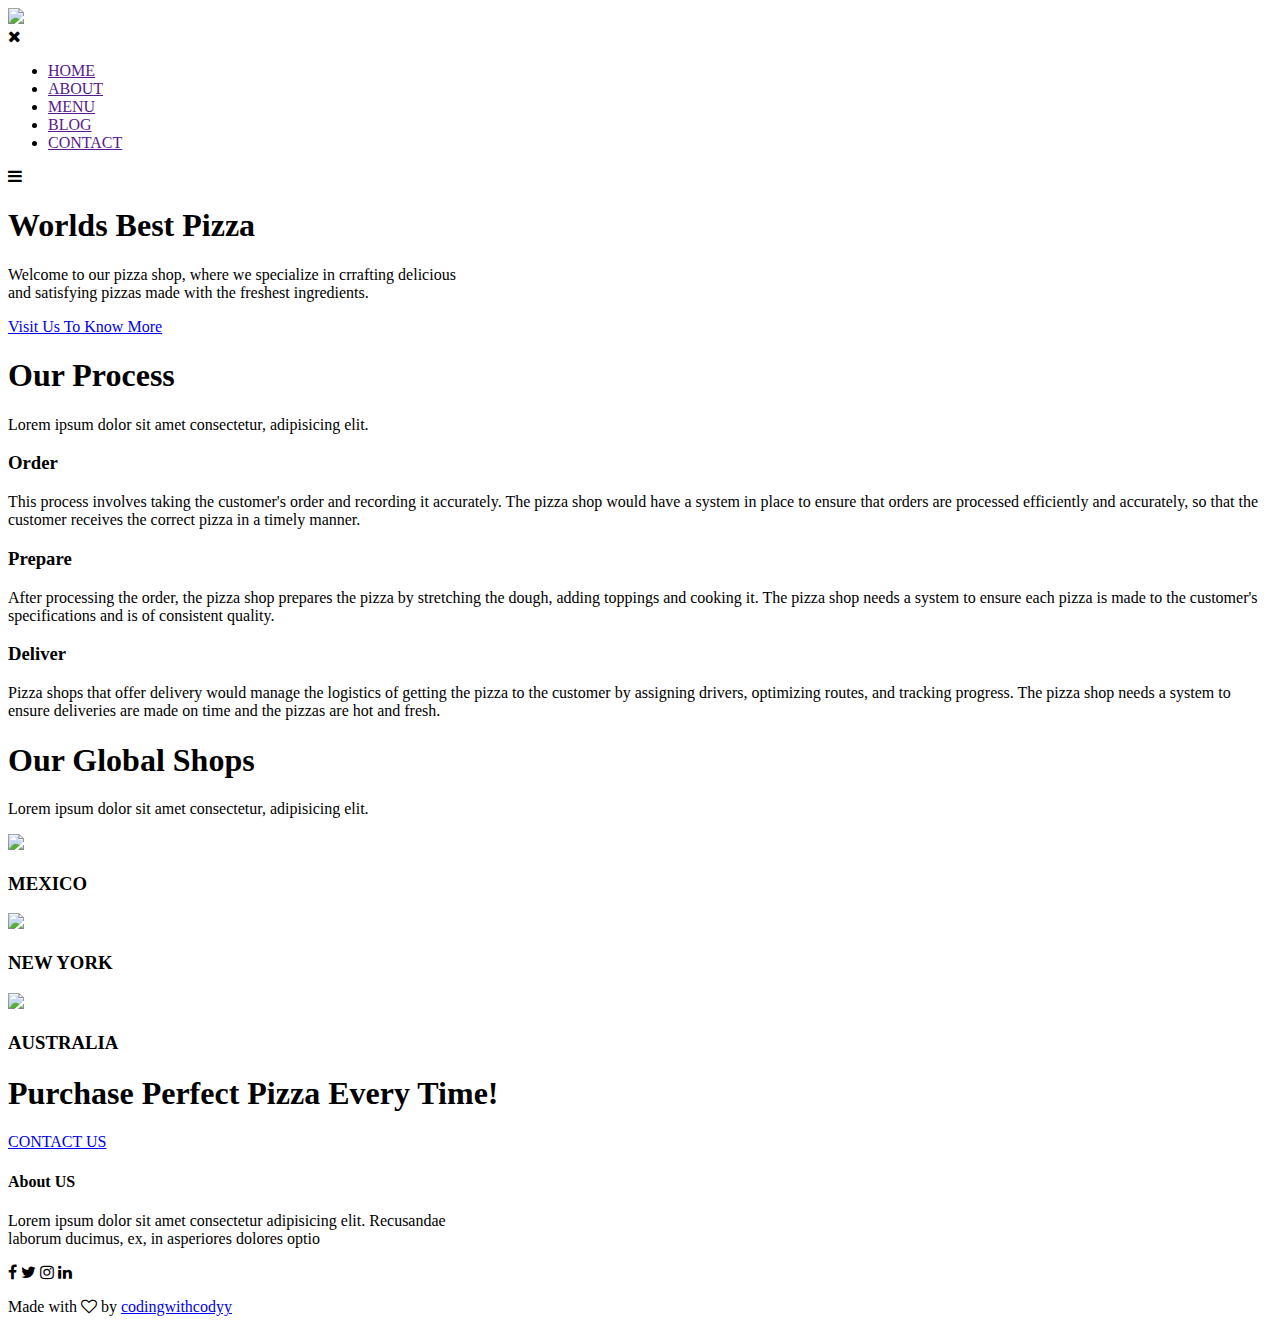
==== index.html @ 616c59a0 "Create index.html" ====
<!DOCTYPE html>
<html>
    <head>
        <meta name="viewport" content="with=device-width, initial-scale=1">
        <title>Pizza Shop</title>
        <link rel="stylesheet" href="style.css">
        <link rel="preconnect" href="https://fonts.googleapis.com">
<link rel="preconnect" href="https://fonts.gstatic.com" crossorigin>
<link href="https://fonts.googleapis.com/css2?family=Poppins:wght@100;200;300;400;600;700&display=swap" rel="stylesheet">

<link rel="stylesheet" href="https://maxcdn.bootstrapcdn.com/font-awesome/4.3.0/css/font-awesome.min.css">
    </head>
    <body>
    <section class="header">
        <nav>
            <a href="index.html"><img src="images/logo.png"></a>
            <div class="nav-links" id="navLinks">
                <i class="fa fa-times" onclick="hideMenu()"></i>
                <ul>
                    <li><a href="">HOME</a></li>
                    <li><a href="">ABOUT</a></li>
                    <li><a href="">MENU</a></li>
                    <li><a href="">BLOG</a></li>
                    <li><a href="">CONTACT</a></li>
                </ul>
            </div>
            <i class="fa fa-bars" onclick="showMenu()"></i>
        </nav>
<div class="text-box">
    <h1>Worlds Best Pizza</h1>
    <p>Welcome to our pizza shop, where we specialize in crrafting delicious<br>and satisfying pizzas made with the freshest ingredients.</p>
    <a href="#" class="hero-btn">Visit Us To Know More</a>
</div>
    </section>
    <!------process------>
    <section class="process">
     <h1>Our Process</h1>
     <p>Lorem ipsum dolor sit amet consectetur, adipisicing elit. </p>

     <div class="row">
        <div class="process-col">
            <h3>Order</h3>
            <p>This process involves taking the customer's order and recording it accurately. The pizza shop would have a system in place to ensure that orders are processed efficiently and accurately, so that the customer receives the correct pizza in a timely manner.</p>
        </div>
        <div class="process-col">
            <h3>Prepare</h3>
            <p>After processing the order, the pizza shop prepares the pizza by stretching the dough, adding toppings and cooking it. The pizza shop needs a system to ensure each pizza is made to the customer's specifications and is of consistent quality.</p>
        </div>
        <div class="process-col">
            <h3>Deliver</h3>
            <p>Pizza shops that offer delivery would manage the logistics of getting the pizza to the customer by assigning drivers, optimizing routes, and tracking progress. The pizza shop needs a system to ensure deliveries are made on time and the pizzas are hot and fresh.</p>
        </div>
     </div>
    </section>
<!----- location ----->
    <section class="locations">
        <h1>Our Global Shops</h1>
        <p>Lorem ipsum dolor sit amet consectetur, adipisicing elit. </p>

       <div class="row">
        <div class="location-col">
            <img src="images/mexico.png" class="">
            <div class="layer">
                <h3>MEXICO</h3>
            </div>
        </div>
        <div class="location-col">
            <img src="images/mexico.png" class="">
            <div class="layer">
                <h3>NEW YORK</h3>
            </div>
        </div>
        <div class="location-col">
            <img src="images/mexico.png" class="">
            <div class="layer">
                <h3>AUSTRALIA</h3>
            </div>
        </div>
       </div>
    </section>

    <!----- cta ----->
       <section class="cta">
     <h1>Purchase Perfect Pizza Every Time!</h1>
     <a href="#" class="hero-btn">CONTACT US</a>
       </section>

       <!----- footer ----->
       <section class="footer">
        <h4>About US</h4>
        <p>Lorem ipsum dolor sit amet consectetur adipisicing elit. Recusandae <br>laborum ducimus, ex, in asperiores dolores optio</p>
       <div class="icons">
        <i class="fa fa-facebook"></i>
        <i class="fa fa-twitter"></i>
        <i class="fa fa-instagram"></i>
        <i class="fa fa-linkedin"></i>
       </div>
       <p class="footer-text">Made with <i class="fa fa-heart-o"></i> by <a href="github.com/codingwithcodyy">codingwithcodyy</a></p>
    </section>
   

<!--------JavaScript for Toggle Menu --------->
<script>

var navLinks = document.getElementById("navLinks")
function showMenu(){
    navLinks.style.right = "0";
}

function hideMenu(){
    navLinks.style.right = "-200px";
}
</script>
    </body>
</html>
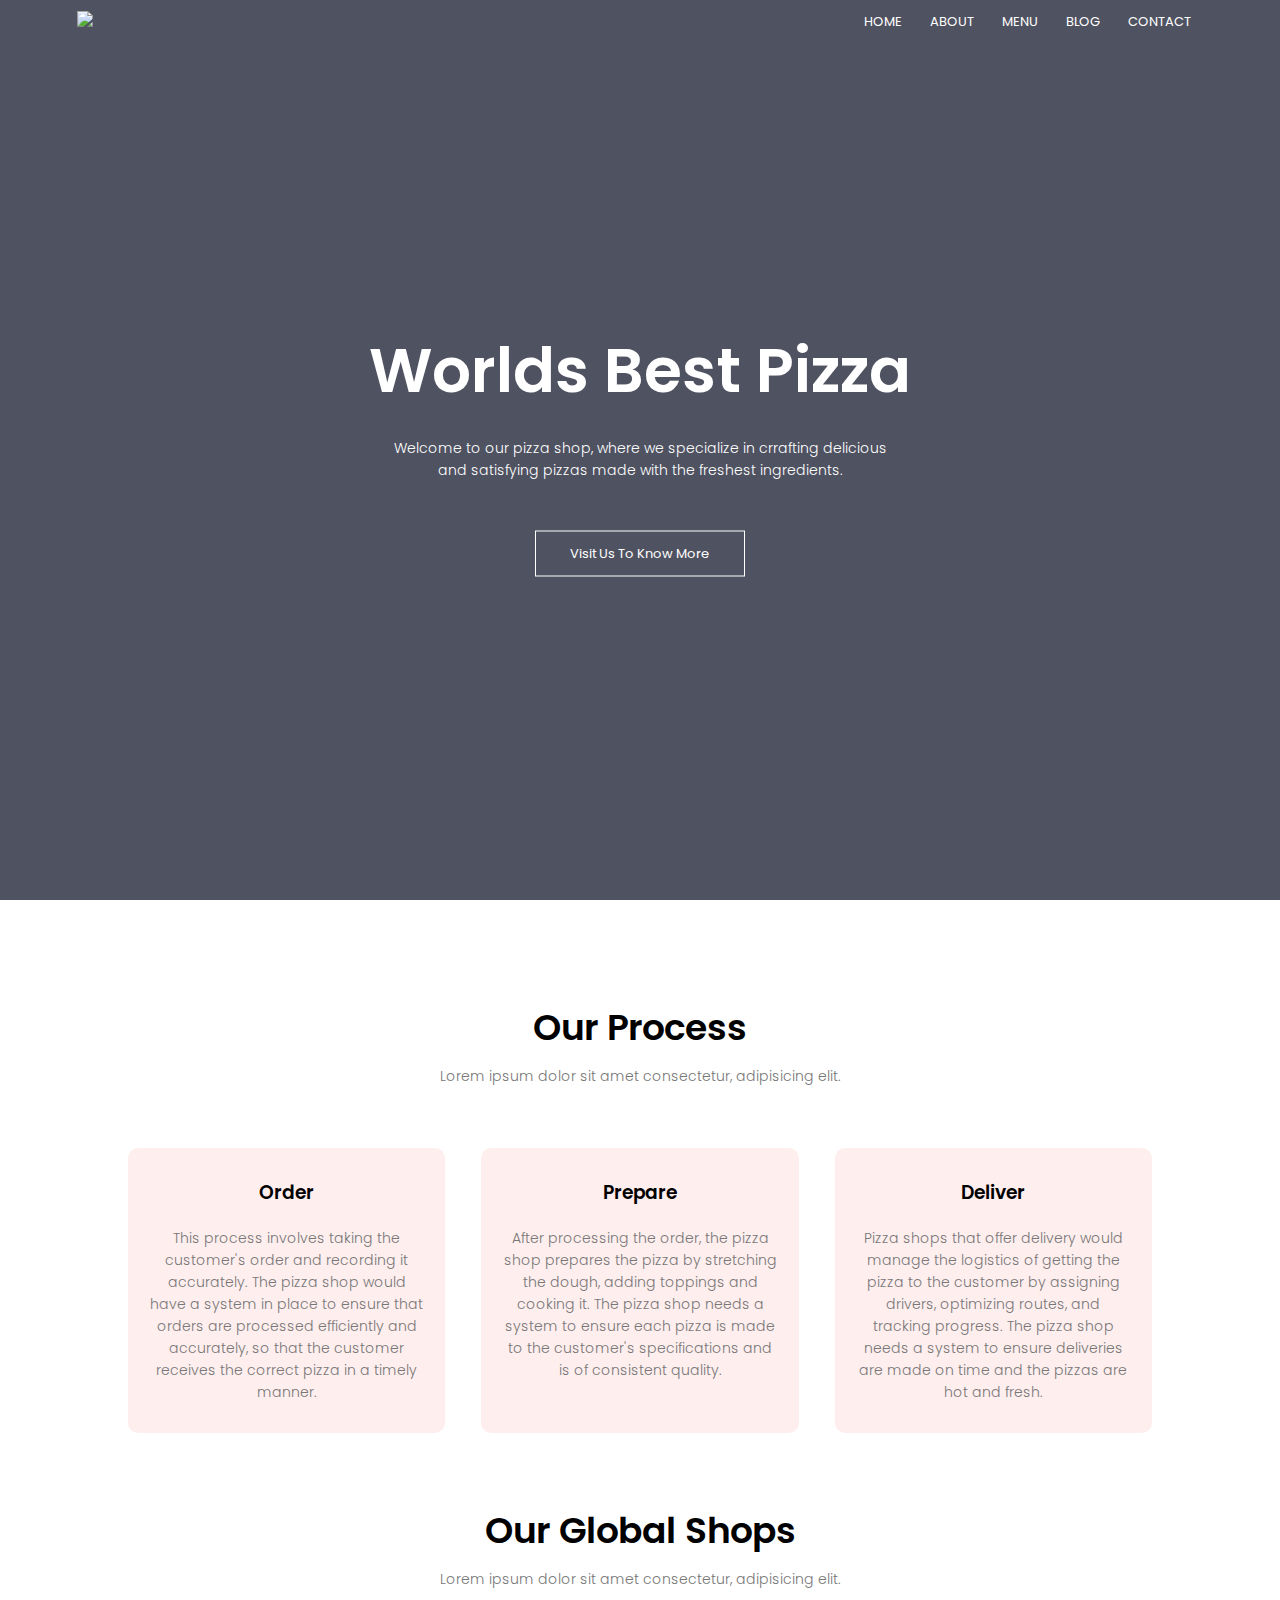
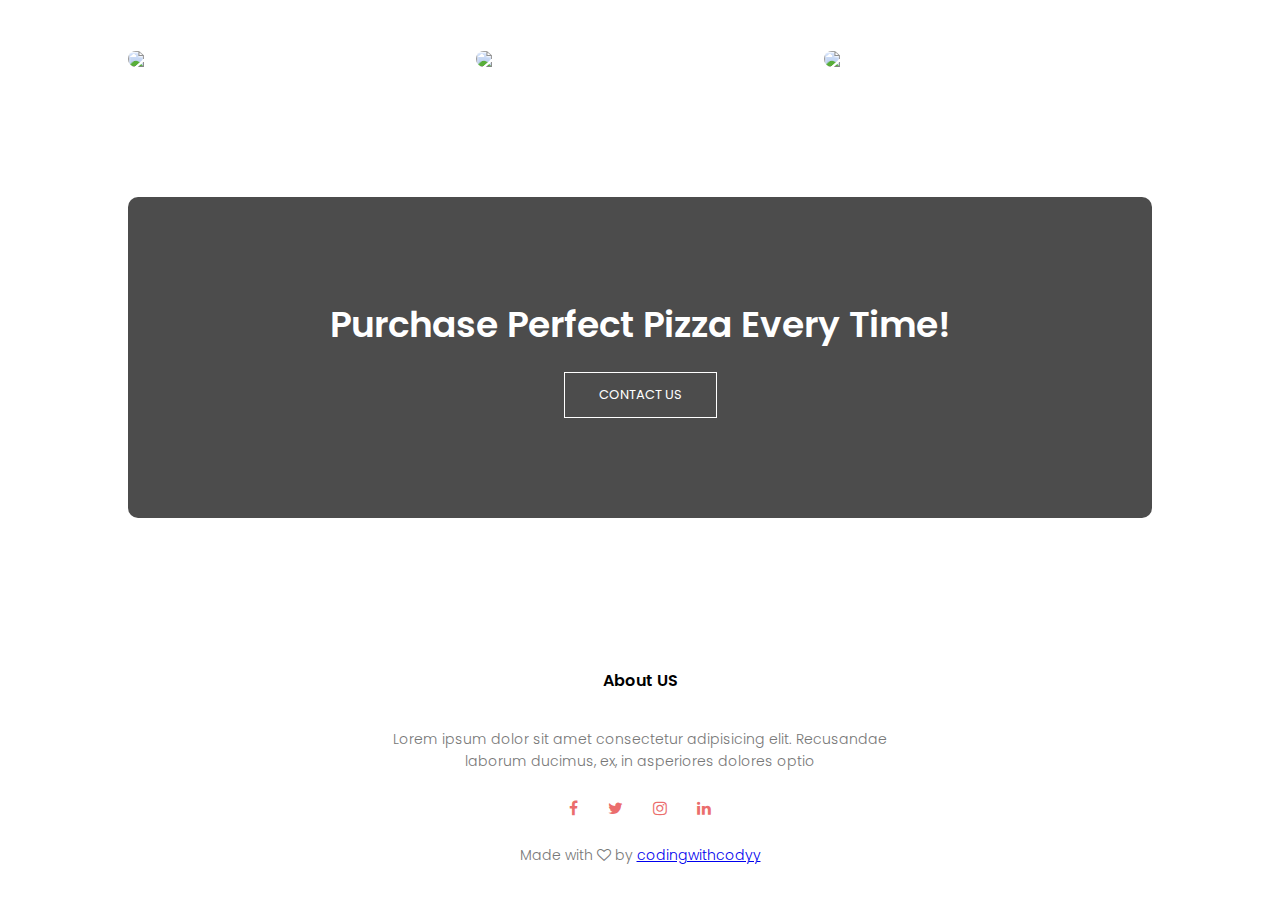
==== commit abfdc3ee: "Update index.html" ====
--- a/index.html
+++ b/index.html
@@ -8,7 +8,7 @@
 <link rel="preconnect" href="https://fonts.gstatic.com" crossorigin>
 <link href="https://fonts.googleapis.com/css2?family=Poppins:wght@100;200;300;400;600;700&display=swap" rel="stylesheet">
 
-<link rel="stylesheet" href="https://maxcdn.bootstrapcdn.com/font-awesome/4.3.0/css/font-awesome.min.css">
+<link rel="stylesheet" href="https://maxcdn.bootstrapcdn.com/font-awesome/4.3.0/css/font-awesome.min.css"> 
     </head>
     <body>
     <section class="header">
--- a/style.css
+++ b/style.css
@@ -0,0 +1,284 @@
+*{
+    margin: 0;
+    padding: 0;
+    font-family: 'Poppins', sans-serif;
+}
+
+.header {
+    min-height: 100vh;
+    width: 100%;
+    background-image: linear-gradient(rgba(4,9,30,0.7),rgba(4,9,30,0.7)),url(images/banner.png);
+    background-position: center;
+    background-size: cover;
+    position: relative;
+}
+
+nav {
+    display: flex;
+    padding: 0% 6%;
+    justify-content: space-between;
+    align-items: center;
+}
+
+nav img {
+    width: 150px;
+}
+
+.nav-links {
+    flex: 1;
+    text-align: right;
+}
+
+.nav-links ul li {
+    list-style: none;
+    display: inline-block;
+    padding: 8px 12px;
+    position: relative;
+}
+
+.nav-links ul li a {
+    color: white;
+    text-decoration: none;
+    font-size: 13px;
+}
+
+.nav-links ul li::after {
+    content: '';
+    width: 0%;
+    height: 2px;
+    background: #f44336;
+    display: block;
+    margin: auto;
+    transition: 0.5s;
+}
+
+.nav-links ul li:hover::after {
+    width: 100%;
+}
+
+.text-box {
+    width: 90%;
+    color: white;
+    position: absolute;
+    top: 50%;
+    left: 50%;
+    transform: translate(-50%,-50%);
+    text-align: center;
+}
+
+.text-box h1 {
+    font-size: 62px;
+}
+
+.text-box p {
+    margin: 10px 0 40px;
+    font-size: 14px;
+    color: white;
+}
+
+.hero-btn {
+    display: inline-block;
+    text-decoration: none;
+    color: white;
+    border: 1px solid white;
+    padding: 12px 34px;
+    font-size: 13px;
+    background: transparent;
+    position: relative;
+    cursor: pointer;
+}
+
+.hero-btn:hover {
+    border: 1px solid #f44336;
+    background: #f44336;
+    transition: 1s;
+}
+
+nav .fa {
+    display: none;
+}
+
+@media(max-width: 700px){
+    .text-box h1 {
+        font-size: 20px;
+    }
+    .nav-links ul li {
+        display: block;
+    }
+    .nav-links {
+        position: absolute;
+        background: #f44336;
+        height: 100vh;
+        width: 200px;
+        top: 0;
+        right: -200px;
+        text-align: left;
+        z-index: 2;
+        transition: 1s;
+
+    }
+    nav .fa {
+        display: block;
+        color: #fff;
+        margin: 10px;
+        font-size: 22px;
+        cursor: pointer;
+    }
+    .nav-links ul {
+        padding: 30px;
+
+    }
+}
+
+/*----- process -----*/
+
+.process {
+    width: 80%;
+    margin: auto;
+    text-align: center;
+    padding-top: 100px;
+}
+
+h1 {
+    font-size: 36px;
+    font-weight: 600;
+}
+
+p {
+    color: #777;
+    font-size: 14px;
+    font-weight: 300;
+    line-height: 22px;
+    padding: 10px;
+}
+
+.row {
+    margin-top: 5%;
+    display: flex;
+    justify-content: space-between;
+}
+
+.process-col {
+    flex-basis: 31%;
+    background: #ffeeee;
+    border-radius: 10px;
+    margin-bottom: 20px;
+    padding: 20px 12px;
+    box-sizing: border-box;
+    transition: 0.5s;
+}
+
+h3 {
+    text-align: center;
+    font-weight: 600;
+    margin: 10px 0;
+}
+
+.process-col:hover {
+    box-shadow: 0 0 20px 0px rgba(0,0,0,0.2);
+  }
+  @media(max-width:700px){
+    .row {
+        flex-direction: column;
+    }
+  }
+
+  /*----- location -----*/
+
+  .locations {
+    width: 80%;
+    margin: auto;
+    text-align: center;
+    padding-top: 50px;
+  }
+
+  .location-col{
+    flex-basis: 32%;
+    border-radius: 10px;
+    margin-bottom: 30px;
+    position: relative;
+    overflow: hidden;
+  }
+
+  .location-col img {
+    width: 100%;
+    display: block;
+  }
+
+  .layer {
+    background: transparent;
+    height: 100%;
+    width: 100%;
+    position: absolute;
+    top: 0;
+    left: 0;
+    transition: 0.5s;
+}
+
+.layer:hover {
+    background: rgba(226, 44, 44, 0.7);
+}
+
+.layer h3 {
+    width: 100%;
+    font-weight: 500;
+    color: #fff;
+    font-size: 26px;
+    bottom: 0;
+    left: 50%;
+    transform: translateX(-50%);
+    position: absolute;
+    opacity: 0;
+    transition: 0.5s;
+}
+
+.layer:hover h3 {
+    bottom: 49%;
+    opacity: 1;
+}
+
+/*----- call to action -----*/
+
+.cta {
+    margin: 100px auto;
+    width: 80%;
+    background-image: linear-gradient(rgba(0,0,0,0.7),rgba(0,0,0,0.7)),url(images/banner2.jpg);
+    background-position: center;
+    background-size: cover;
+    border-radius: 10px;
+    text-align: center;
+    padding: 100px 0;
+}
+
+.cta h1 {
+    color: #fff;
+    margin-bottom: 40px;
+    margin-bottom: 20px;
+}
+
+@media(max-width: 700px){
+    .cta h1 {
+        font-size: 24px;
+    }
+}
+
+/*----- footer -----*/
+
+.footer {
+    width: 100%;
+    text-align: center;
+    padding: 30px 0;
+}
+
+.footer h4 {
+    margin-bottom: 25px;
+    margin-top: 20px;
+    font-weight: 600;
+}
+
+.icons .fa {
+color: rgba(226, 44, 44, 0.7);
+margin: 0 13px;
+cursor: pointer;
+padding: 18px 0;
+}
